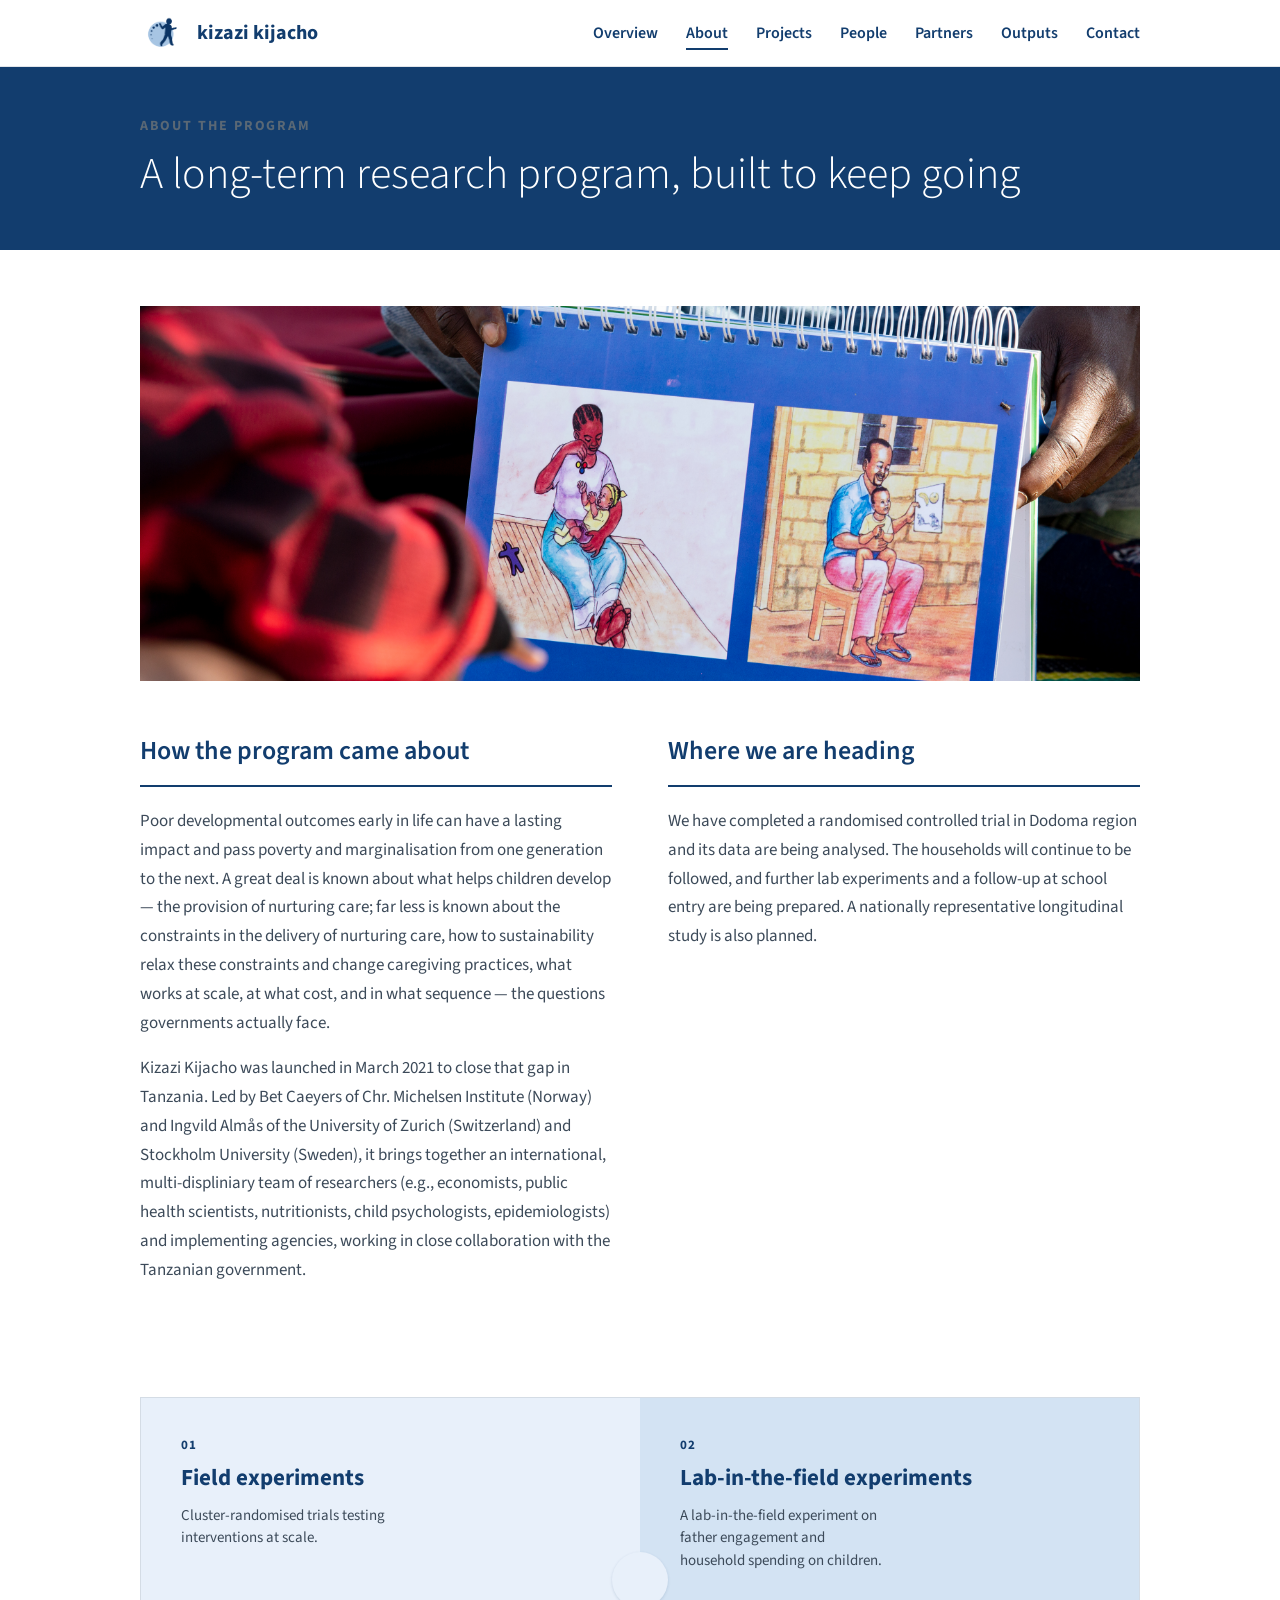
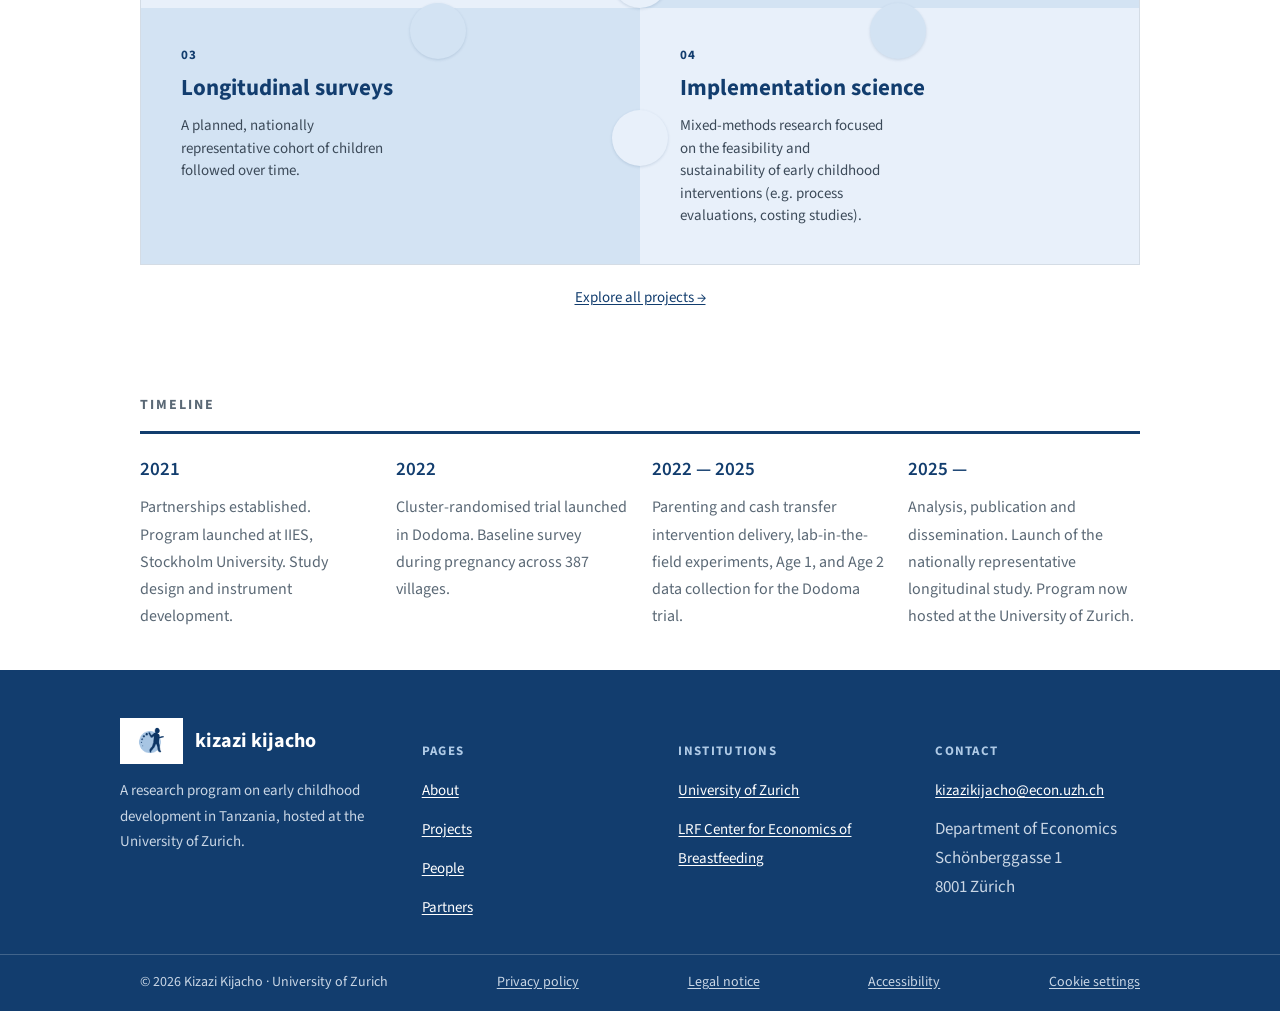
==== about.html @ cb725dc5 "Update about.html" ====
<!DOCTYPE html>
<html lang="en">
<head>
<meta charset="UTF-8">
<meta name="viewport" content="width=device-width, initial-scale=1.0">
<title>About — Kizazi Kijacho</title>
<meta name="description" content="A long-term research program, built to keep going.">
<link rel="preconnect" href="https://fonts.googleapis.com">
<link href="https://fonts.googleapis.com/css2?family=Source+Sans+3:wght@300;400;600;700&display=swap" rel="stylesheet">
<link rel="stylesheet" href="styles.css">
</head>
<body>
<a class="skip-link" href="#main">Skip to main content</a>
<header class="site-header">
  <div class="content">
    <a class="brand" href="index.html">
      <img class="brand-icon" src="assets/kizazi-icon.png" alt=""><span class="brand-wordmark">kizazi kijacho</span>
    </a>
    <nav class="main-nav" aria-label="Primary">
      <ul>
        <li><a href="index.html">Overview</a></li>
        <li><a href="about.html" aria-current="page">About</a></li>
        <li><a href="research.html">Projects</a></li>
        <li><a href="people.html">People</a></li>
        <li><a href="partners.html">Partners</a></li>
        <li><a href="outputs.html">Outputs</a></li>
        <li><a href="contact.html">Contact</a></li>
      </ul>
    </nav>
  </div>
</header>

<main id="main">

  <section class="page-banner">
    <div class="content">
      <span class="label">About the program</span>
      <h1>A long-term research program, built to keep going</h1>
    </div>
  </section>

  <section class="band-white">
    <div class="content">
      <img src="assets/photos/field/Field_Photo_4.jpg" alt="A drawing of a father and mother each holding their child" style="width:100%;aspect-ratio:16/6;object-fit:cover;object-position:center top;margin-bottom:48px;">

      <div class="two-col">
        <div>
          <h2>How the program came about</h2>
          <p>Poor developmental outcomes early in life can have a lasting impact and pass poverty and marginalisation from one generation to the next. A great deal is known about what helps children develop — the provision of nurturing care; far less is known about the constraints in the delivery of nurturing care, how to sustainability relax these constraints and change caregiving practices, what works at scale, at what cost, and in what sequence — the questions governments actually face.</p>
          <p style="margin-top:16px;margin-bottom:16px;">Kizazi Kijacho was launched in March 2021 to close that gap in Tanzania. Led by Bet Caeyers of Chr. Michelsen Institute (Norway) and Ingvild Almås of the University of Zurich (Switzerland) and Stockholm University (Sweden), it brings together an international, multi-displiniary team of researchers (e.g., economists, public health scientists, nutritionists, child psychologists, epidemiologists) and implementing agencies, working in close collaboration with the Tanzanian government.</p>
        </div>
        <div>
          <h2>Where we are heading</h2>
          <p>We have completed a randomised controlled trial in Dodoma region and its data are being analysed. The households will continue to be followed, and further lab experiments and a follow-up at school entry are being prepared. A nationally representative longitudinal study is also planned.</p>
        </div>
      </div>
    </div>
  </section>

  <section class="band-white tight">
    <div class="content">
      <div class="pillars-puzzle">
        <div class="pillars-puzzle-row">
          <a class="pillars-puzzle-tile shade-a" href="research.html?pillar=field">
            <div class="pillars-puzzle-num">01</div>
            <div class="pillars-puzzle-title">Field experiments</div>
            <div class="pillars-puzzle-desc">Cluster-randomised trials testing interventions at scale.</div>
          </a>
          <a class="pillars-puzzle-tile shade-b" href="research.html?pillar=lab">
            <div class="pillars-puzzle-num">02</div>
            <div class="pillars-puzzle-title">Lab-in-the-field experiments</div>
            <div class="pillars-puzzle-desc">A lab-in-the-field experiment on father engagement and household spending on children.</div>
          </a>
        </div>
        <div class="pillars-puzzle-row">
          <a class="pillars-puzzle-tile shade-b" href="research.html?pillar=longitudinal">
            <div class="pillars-puzzle-num">03</div>
            <div class="pillars-puzzle-title">Longitudinal surveys</div>
            <div class="pillars-puzzle-desc">A planned, nationally representative cohort of children followed over time.</div>
          </a>
          <a class="pillars-puzzle-tile shade-a" href="research.html?pillar=implementation">
            <div class="pillars-puzzle-num">04</div>
            <div class="pillars-puzzle-title">Implementation science</div>
            <div class="pillars-puzzle-desc">Mixed-methods research focused on the feasibility and sustainability of early childhood interventions (e.g. process evaluations, costing studies).</div>
          </a>
        </div>

        <!-- Interlocking tabs, alternating which tile "owns" each one -->
        <div class="pillars-puzzle-tab" style="background:#E8F0FA; top: 33%; left: calc(50% - 28px);"></div>
        <div class="pillars-puzzle-tab" style="background:#D3E3F3; top: calc(50% - 28px); left: 27%;"></div>
        <div class="pillars-puzzle-tab" style="background:#D3E3F3; top: calc(50% - 28px); left: 73%;"></div>
        <div class="pillars-puzzle-tab" style="background:#E8F0FA; top: 67%; left: calc(50% - 28px);"></div>
      </div>
      <p style="text-align:center; margin-top:20px; font-size:15px;"><a href="research.html">Explore all projects →</a></p>
    </div>
  </section>

  <section class="band-white tight">
    <div class="content">
      <span class="label">Timeline</span>
      <div class="timeline" style="margin-top:12px;">
        <div>
          <p class="year">2021</p>
          <p>Partnerships established. Program launched at IIES, Stockholm University. Study design and instrument development.</p>
        </div>
        <div>
          <p class="year">2022</p>
          <p>Cluster-randomised trial launched in Dodoma. Baseline survey during pregnancy across 387 villages. </p>
        </div>
        <div>
          <p class="year">2022 — 2025</p>
          <p>Parenting and cash transfer intervention delivery, lab-in-the-field experiments, Age 1, and Age 2 data collection for the Dodoma trial.</p>
        </div>
        <div>
          <p class="year">2025 —</p>
          <p>Analysis, publication and dissemination. Launch of the nationally representative longitudinal study. Program now hosted at the University of Zurich.</p>
        </div>
      </div>
    </div>
  </section>


</main>

<footer class="site-footer">
  <div class="content footer-main">
    <div>
      <div class="footer-brand">
                <div style="display:flex; align-items:center; gap:12px;">
          <div class="footer-logo-plate">
            <img class="brand-icon" src="assets/kizazi-icon.png" alt="">
          </div>
          <span class="brand-wordmark">kizazi kijacho</span>
        </div>
        <p class="footer-brand-text">A research program on early childhood development in Tanzania, hosted at the University of Zurich.</p>
      </div>
    </div>
    <div class="footer-col">
      <h5>Pages</h5>
      <ul>
        <li><a href="about.html">About</a></li>
        <li><a href="research.html">Projects</a></li>
        <li><a href="people.html">People</a></li>
        <li><a href="partners.html">Partners</a></li>
      </ul>
    </div>
    <div class="footer-col">
      <h5>Institutions</h5>
      <ul>
        <li><a href="https://www.econ.uzh.ch/en.html" target="_blank" rel="noopener">University of Zurich</a></li>
        <li><a href="https://lrfc.uzh.ch/en/index.html" target="_blank" rel="noopener">LRF Center for Economics of Breastfeeding</a></li>
      </ul>
    </div>
    <div class="footer-col">
      <h5>Contact</h5>
      <ul>
        <li><a href="mailto:kizazikijacho@econ.uzh.ch">kizazikijacho@econ.uzh.ch</a></li>
        <li style="color:#C9D6E5;">Department of Economics<br>Schönberggasse 1<br>8001 Zürich</li>
      </ul>
    </div>
  </div>
      <div class="footer-bottom">
    <div class="content">
      <span>© 2026 Kizazi Kijacho · University of Zurich</span>
      <a href="legal.html#privacy-policy">Privacy policy</a>
      <a href="legal.html#legal-notice">Legal notice</a>
      <a href="legal.html#accessibility">Accessibility</a>
      <a href="legal.html#cookie-settings">Cookie settings</a>
    </div>
  </div>
</footer>

</body>
</html>
---- styles.css ----
/* ==========================================================================
   Kizazi Kijacho — shared stylesheet
   Design system per site mockup: one typeface (Source Sans), four
   background bands (white / pale blue / warm grey / navy), square corners
   throughout, colour drawn from the KK logo.
   ========================================================================== */

:root {
  /* Colour */
  --navy: #123D6E;
  --light-blue: #AFCAE6;
  --pale-band: #EAF1F8;
  --body-text: #3C4A59;
  --secondary-text: #5A6875;
  --warm-grey: #F5F6F7;
  --dashed-bg: #F7FAFD;
  --dashed-border: #AFCAE6;
  --divider: #E1E5EA;
  --card-border: #D8DDE3;
  --uzh-blue: #0028A5;
  --white: #FFFFFF;

  /* Layout */
  --content-width: 1040px;
  --page-pad: 20px;
}

* { box-sizing: border-box; }

html {
  scroll-behavior: smooth;
}

@media (prefers-reduced-motion: reduce) {
  html { scroll-behavior: auto; }
  * { animation-duration: 0.001ms !important; animation-iteration-count: 1 !important; transition-duration: 0.001ms !important; }
}

body {
  margin: 0;
  font-family: "Source Sans 3", "Source Sans Pro", -apple-system, BlinkMacSystemFont, sans-serif;
  color: var(--body-text);
  background: var(--white);
  font-size: 17px;
  line-height: 1.7;
  font-weight: 400;
}

h1, h2, h3, h4, p, ul, ol, dl, figure { margin: 0; }

a {
  color: var(--navy);
  text-decoration: underline;
  text-underline-offset: 2px;
}
a:hover { color: var(--uzh-blue); }

img { max-width: 100%; display: block; }

.content {
  max-width: var(--content-width);
  margin: 0 auto;
  padding: 0 var(--page-pad);
}

/* Skip link (accessibility) */
.skip-link {
  position: absolute;
  left: -9999px;
  top: 0;
  background: var(--navy);
  color: var(--white);
  padding: 12px 20px;
  z-index: 1000;
  text-decoration: none;
}
.skip-link:focus {
  left: 0;
}

/* Visible keyboard focus everywhere */
a:focus-visible,
button:focus-visible,
[tabindex]:focus-visible {
  outline: 3px solid var(--uzh-blue);
  outline-offset: 2px;
}

/* ---------- Host strip + header ---------- */
.host-strip {
  background: var(--uzh-blue);
  color: var(--white);
  font-size: 14px;
  font-weight: 700;
  text-transform: uppercase;
  letter-spacing: 0.08em;
  padding: 8px var(--page-pad);
  text-align: center;
}

.site-header {
  border-bottom: 1px solid var(--divider);
  background: var(--white);
}
.site-header .content {
  display: flex;
  align-items: center;
  justify-content: space-between;
  gap: 24px;
  padding-top: 16px;
  padding-bottom: 16px;
  flex-wrap: wrap;
}

.brand {
  display: flex;
  align-items: center;
  gap: 12px;
  text-decoration: none;
  color: var(--navy);
}
.brand-mark {
  width: 40px;
  height: 40px;
  flex-shrink: 0;
}
.brand-text {
  display: flex;
  flex-direction: column;
  line-height: 1.2;
}
.brand-name {
  font-size: 19px;
  font-weight: 600;
  color: var(--navy);
}
.brand-tagline {
  font-size: 12px;
  color: var(--secondary-text);
}
.brand-logo {
  height: 40px;
  width: auto;
  display: block;
}
.brand-icon {
  height: 34px;
  width: auto;
  display: block;
}
.brand-wordmark {
  font-size: 20px;
  font-weight: 700;
  color: var(--navy);
  white-space: nowrap;
}
.footer-brand .brand-wordmark { color: var(--white); }

.main-nav ul {
  list-style: none;
  display: flex;
  gap: 28px;
  padding: 0;
  flex-wrap: wrap;
}
.main-nav a {
  font-size: 16px;
  font-weight: 600;
  color: var(--navy);
  text-decoration: none;
  padding-bottom: 4px;
  border-bottom: 2px solid transparent;
}
.main-nav a:hover { border-bottom-color: var(--light-blue); }
.main-nav a[aria-current="page"] {
  border-bottom-color: var(--navy);
}

/* ---------- Bands ---------- */
.band-white { background: var(--white); }
.band-pale { background: var(--pale-band); }
.band-grey { background: var(--warm-grey); }
.band-navy { background: var(--navy); color: var(--white); }

section {
  padding: 56px 0;
}
section.tight { padding: 40px 0; }
section.wide { padding: 76px 0; }

/* ---------- Small label / eyebrow ---------- */
.label {
  font-size: 14px;
  font-weight: 700;
  text-transform: uppercase;
  letter-spacing: 0.14em;
  color: var(--secondary-text);
}
.band-navy .label,
.hero .label { color: var(--light-blue); }

/* ---------- Hero (Overview) ---------- */
.hero {
  background:
    linear-gradient(rgba(18,61,110,0.35), rgba(18,61,110,0.35)),
    url('assets/photos/field/Field_Photo_3.jpg') center/cover no-repeat;
  color: var(--white);
  padding: 64px 0 0;
}
.hero-inner {
  display: flex;
  flex-direction: column;
  gap: 24px;
  padding-bottom: 56px;
}
.hero-logo-plate {
  background: var(--white);
  display: inline-flex;
  align-items: center;
  gap: 10px;
  padding: 14px 18px;
  width: fit-content;
}
.hero-logo-plate img { height: 40px; width: auto; }
.hero h1 {
  font-size: 56px;
  font-weight: 300;
  line-height: 1.15;
  max-width: 24ch;
}
.hero p.lede {
  font-size: 20px;
  font-weight: 400;
  max-width: 70ch;
  color: #E7EEF7;
}
.hero-actions {
  display: flex;
  gap: 16px;
  flex-wrap: wrap;
}

/* Shallow banner used on inner pages */
.page-banner {
  background: var(--navy);
  color: var(--white);
  padding: 48px 0;
}
.page-banner h1 {
  font-size: 44px;
  font-weight: 300;
  line-height: 1.2;
}
.page-banner .label { margin-bottom: 10px; display: block; }

/* Pale intro band under a page banner, or standalone page title */
.page-intro {
  background: var(--pale-band);
  padding: 48px 0;
}
.page-intro .intro-grid {
  display: grid;
  grid-template-columns: 1.2fr 1fr;
  gap: 40px;
  align-items: start;
}
.page-intro h1 {
  font-size: 46px;
  font-weight: 300;
  color: var(--navy);
  margin-bottom: 8px;
}
.page-intro p { font-size: 17px; }

/* ---------- Buttons ---------- */
.btn {
  display: inline-block;
  padding: 14px 24px;
  font-size: 16px;
  font-weight: 600;
  text-decoration: none;
  border: 2px solid transparent;
  cursor: pointer;
}
.btn-primary {
  background: var(--white);
  color: var(--navy);
}
.btn-primary:hover { background: var(--light-blue); color: var(--navy); }
.btn-outline {
  background: transparent;
  color: var(--white);
  border-color: var(--white);
}
.btn-outline:hover { background: rgba(255,255,255,0.12); }
.btn-navy {
  background: var(--navy);
  color: var(--white);
}
.btn-navy:hover { background: #0d2c50; }
.btn-outline-navy {
  background: transparent;
  color: var(--navy);
  border-color: var(--navy);
}
.btn-outline-navy:hover { background: var(--pale-band); }

/* ---------- Two-column text layout ---------- */
.two-col {
  display: grid;
  grid-template-columns: 1fr 1fr;
  gap: 56px;
}
.two-col h2 {
  font-size: 26px;
  font-weight: 600;
  color: var(--navy);
  border-bottom: 2px solid var(--navy);
  padding-bottom: 12px;
  margin-bottom: 20px;
}

/* ---------- Three / four column layout ---------- */
.grid-3 {
  display: grid;
  grid-template-columns: repeat(3, 1fr);
  gap: 24px;
}
.grid-4 {
  display: grid;
  grid-template-columns: repeat(4, 1fr);
  gap: 24px;
}
.grid-5 {
  display: grid;
  grid-template-columns: repeat(5, 1fr);
  gap: 20px;
}

.study-card {
  border-top: 3px solid var(--navy);
  padding-top: 16px;
}
.study-card h3 {
  font-size: 20px;
  font-weight: 600;
  color: var(--navy);
  margin-bottom: 10px;
}
.study-card p { font-size: 16px; color: var(--secondary-text); }

/* ---------- Featured study (image + text) ---------- */
.featured {
  display: grid;
  grid-template-columns: 1fr 1fr;
  gap: 40px;
  align-items: center;
}
.chip-row { display: flex; gap: 8px; margin-bottom: 14px; }
.featured h3 {
  font-size: 24px;
  font-weight: 600;
  color: var(--navy);
  margin-bottom: 12px;
}

/* ---------- Status chips ---------- */
.chip {
  display: inline-block;
  font-size: 12px;
  font-weight: 700;
  text-transform: uppercase;
  letter-spacing: 0.06em;
  padding: 3px 9px;
}
.chip-analysis { background: var(--navy); color: var(--white); }
.chip-planned { background: var(--pale-band); color: var(--navy); border: 1px solid var(--light-blue); }
.chip-complete { background: var(--white); color: var(--navy); border: 1px solid var(--navy); }

/* ---------- Placeholder photo block ---------- */
.photo-placeholder {
  background: var(--dashed-bg);
  border: 1px dashed var(--dashed-border);
  color: var(--secondary-text);
  display: flex;
  flex-direction: column;
  align-items: center;
  justify-content: center;
  gap: 6px;
  text-align: center;
  font-size: 14px;
  padding: 24px;
  min-height: 220px;
}
.photo-placeholder svg { width: 28px; height: 28px; opacity: 0.6; }
.photo-placeholder .ph-caption { font-weight: 600; color: var(--body-text); }
.photo-placeholder.portrait {
  border-radius: 50%;
  min-height: 0;
  width: 160px;
  height: 160px;
  margin: 0 auto;
  object-fit: cover;
  display: block;
}
.portrait-photo {
  width: 160px;
  height: 160px;
  border-radius: 50%;
  object-fit: cover;
  display: block;
  margin: 0 auto;
  padding: 0;
  border: none;
  background: none;
}
.photo-placeholder.wide { min-height: 320px; }
.photo-placeholder.small { min-height: 140px; }

/* ---------- Video block ---------- */
.video-block {
  background: var(--navy);
  color: var(--white);
  min-height: 320px;
  display: flex;
  flex-direction: column;
  align-items: center;
  justify-content: center;
  gap: 10px;
  text-align: center;
}
.video-block .play {
  width: 56px;
  height: 56px;
  border: 2px solid var(--white);
  border-radius: 50%;
  display: flex;
  align-items: center;
  justify-content: center;
}
.video-note {
  font-size: 14px;
  color: var(--secondary-text);
  margin-top: 10px;
}

/* ---------- Timeline ---------- */
.timeline {
  border-top: 3px solid var(--navy);
  display: grid;
  grid-template-columns: repeat(4, 1fr);
  gap: 24px;
  padding-top: 20px;
}
.timeline .year {
  font-size: 19px;
  font-weight: 600;
  color: var(--navy);
  margin-bottom: 8px;
}
.timeline p { font-size: 16px; color: var(--secondary-text); }

/* ---------- Research: collapsible study rows ---------- */
.study-group { margin-bottom: 48px; }
.study-group-title {
  font-size: 26px;
  font-weight: 600;
  color: var(--navy);
}
.study-group-sub {
  font-size: 16px;
  color: var(--secondary-text);
  margin-bottom: 4px;
}
.study-group-rule {
  border: none;
  border-top: 2px solid var(--navy);
  margin: 12px 0 0;
}
.study-row {
  border-bottom: 1px solid var(--divider);
  padding: 20px 0;
}
.study-row-layout {
  display: grid;
  grid-template-columns: 1fr 280px;
  gap: 32px;
}
.study-row summary {
  list-style: none;
  cursor: pointer;
  display: flex;
  align-items: baseline;
  gap: 10px;
  font-size: 20px;
  font-weight: 600;
  color: var(--navy);
}
.study-row summary::-webkit-details-marker { display: none; }
.study-row summary::after {
  content: "+";
  margin-left: auto;
  font-weight: 400;
  font-size: 22px;
  color: var(--secondary-text);
}
.study-row[open] summary::after { content: "–"; }
.study-body {
  display: grid;
  grid-template-columns: 1fr 280px;
  gap: 32px;
  margin-top: 14px;
}
.study-facts {
  border-left: 2px solid var(--light-blue);
  padding-left: 20px;
  font-size: 15px;
}
.study-facts dt {
  font-size: 13px;
  font-weight: 700;
  text-transform: uppercase;
  letter-spacing: 0.08em;
  color: var(--secondary-text);
  margin-top: 12px;
}
.study-facts dt:first-child { margin-top: 0; }
.study-facts dd { margin: 2px 0 0; }

/* ---------- People ---------- */
.leader-row {
  display: grid;
  grid-template-columns: 160px 1fr;
  gap: 32px;
  padding: 28px 0;
  border-bottom: 1px solid var(--divider);
  align-items: center;
}
.leader-row h3 { font-size: 21px; font-weight: 600; color: var(--navy); }
.leader-role { font-size: 15px; color: var(--secondary-text); margin: 4px 0 10px; }
.leader-bio { font-style: italic; color: var(--secondary-text); margin-bottom: 10px; }

.collab-grid {
  display: grid;
  grid-template-columns: 1fr 1fr;
  gap: 20px 40px;
}
.collab-cell {
  border-bottom: 1px solid var(--divider);
  padding-bottom: 16px;
}
.collab-cell summary {
  list-style: none;
  cursor: pointer;
  display: grid;
  grid-template-columns: 64px 1fr auto;
  gap: 14px;
  align-items: center;
}
.collab-cell summary::-webkit-details-marker { display: none; }
.collab-cell .ph-mini {
  width: 64px; height: 64px; border-radius: 50%;
  object-fit: cover; object-position: center 20%; display: block;
}
.collab-cell h4 { font-size: 17px; font-weight: 600; color: var(--navy); }
.collab-cell .inst { font-size: 14px; color: var(--secondary-text); }
.collab-cell summary::after { content: "+"; font-size: 18px; color: var(--secondary-text); }
.collab-cell[open] summary::after { content: "–"; }
.collab-body { padding: 12px 0 0 78px; font-size: 15px; }
.collab-links a { margin-right: 14px; font-size: 14px; }
.add-cell {
  background: var(--dashed-bg);
  border: 1px dashed var(--dashed-border);
  padding: 16px;
  font-size: 15px;
  color: var(--secondary-text);
  display: flex;
  align-items: center;
}
.add-cell a { font-weight: 700; }

/* ---------- Partners ---------- */
.partner-card {
  border: 1px solid var(--card-border);
  padding: 16px;
  text-align: left;
}
.partner-card .logo-slot {
  background: var(--dashed-bg);
  border: 1px dashed var(--dashed-border);
  min-height: 72px;
  display: flex;
  align-items: center;
  justify-content: center;
  font-size: 13px;
  color: var(--secondary-text);
  margin-bottom: 12px;
}
.partner-card .logo-img {
  background: var(--white);
  border: 1px solid var(--card-border);
  min-height: 96px;
  display: flex;
  align-items: center;
  justify-content: center;
  margin-bottom: 12px;
  padding: 14px;
}
.partner-card .logo-img img {
  max-height: 72px;
  max-width: 100%;
  width: auto;
  object-fit: contain;
}
.partner-card.logo-only h4 { font-size: 15px; }
.partner-card h4 { font-size: 17px; font-weight: 600; color: var(--navy); }
.partner-card p { font-size: 14px; color: var(--secondary-text); margin-top: 4px; }

.past-partner {
  padding: 14px 0;
  border-bottom: 1px solid var(--divider);
}
.past-partner .name { font-weight: 600; color: var(--navy); }
.past-partner .role { font-size: 14px; color: var(--secondary-text); }

/* ---------- Outputs ---------- */
.output-row {
  display: grid;
  grid-template-columns: 1fr auto;
  gap: 24px;
  padding: 20px 0;
  border-bottom: 1px solid var(--divider);
  align-items: start;
}
.output-row h3 { font-size: 19px; font-weight: 600; color: var(--body-text); }
.output-row .meta { font-size: 15px; color: var(--secondary-text); margin-top: 4px; }
.output-links a { margin-left: 16px; font-size: 15px; font-weight: 600; white-space: nowrap; }
.output-links a:first-child { margin-left: 0; }
.output-group-title {
  font-size: 26px;
  font-weight: 600;
  color: var(--navy);
  border-bottom: 2px solid var(--navy);
  padding-bottom: 10px;
  margin-bottom: 4px;
}

/* ---------- Add-item tile ---------- */
.add-tile {
  background: var(--dashed-bg);
  border: 1px dashed var(--dashed-border);
  padding: 18px;
  font-size: 15px;
  color: var(--secondary-text);
}
.add-tile a { font-weight: 700; }

/* ---------- Legal page ---------- */
.legal-block { margin-bottom: 48px; }
.legal-block h2 {
  font-size: 26px;
  font-weight: 600;
  color: var(--navy);
  border-bottom: 2px solid var(--navy);
  padding-bottom: 10px;
  margin-bottom: 24px;
}
.legal-two-col {
  display: grid;
  grid-template-columns: 1fr 1fr;
  gap: 32px 56px;
}
.legal-two-col h4 {
  font-size: 18px;
  font-weight: 600;
  color: var(--navy);
  margin-bottom: 6px;
}
.legal-note {
  background: var(--pale-band);
  padding: 20px 24px;
  font-size: 16px;
  margin-top: 24px;
}

/* ---------- Footer ---------- */
.site-footer {
  background: var(--navy);
  color: var(--white);
  margin-top: 0;
}
.footer-main {
  padding: 48px 0 32px;
  display: grid;
  grid-template-columns: 1.2fr 1fr 1fr 1fr;
  gap: 32px;
}
.footer-brand {
  display: flex;
  flex-direction: column;
  gap: 14px;
  align-items: flex-start;
}
.footer-logo-plate {
  background: var(--white);
  display: inline-flex;
  padding: 8px 12px;
}
.footer-logo-plate img { height: 30px; width: auto; display: block; }
.footer-brand-text { font-size: 15px; color: #C9D6E5; margin: 0; }
.footer-col h5 {
  font-size: 13px;
  font-weight: 700;
  text-transform: uppercase;
  letter-spacing: 0.1em;
  color: var(--light-blue);
  margin-bottom: 14px;
}
.footer-col ul { list-style: none; padding: 0; display: flex; flex-direction: column; gap: 10px; }
.footer-col a {
  overflow-wrap: break-word;
  color: var(--white);
  font-size: 15px;
  text-decoration: underline;
}
.footer-legal-row {
  border-top: 1px solid rgba(255,255,255,0.2);
  padding: 16px var(--page-pad);
}
.footer-legal-row .content {
  display: flex;
  gap: 20px;
  flex-wrap: wrap;
}
.footer-legal-row a { color: var(--white); font-size: 14px; }
.footer-bottom {
  border-top: 1px solid rgba(255,255,255,0.2);
  padding: 16px var(--page-pad);
  font-size: 14px;
  color: #C9D6E5;
}
.footer-bottom a { color: #C9D6E5; }
.footer-bottom .content {
  display: flex;
  justify-content: space-between;
  flex-wrap: wrap;
  gap: 8px;
}

/* ---------- Responsive ---------- */
@media (max-width: 900px) {
  .two-col,
  .featured,
  .page-intro .intro-grid,
  .study-row-layout,
  .study-body,
  .leader-row,
  .collab-grid { grid-template-columns: 1fr; }
  .grid-3, .grid-4, .grid-5 { grid-template-columns: repeat(2, 1fr); }
  .timeline { grid-template-columns: repeat(2, 1fr); }
  .footer-main { grid-template-columns: 1fr 1fr; }
  .footer-main > div:first-child { grid-column: 1 / -1; }
  .hero h1 { font-size: 40px; }
  .page-intro h1, .page-banner h1 { font-size: 32px; }
  .main-nav ul { gap: 16px; }
  .collab-cell summary { grid-template-columns: 48px 1fr auto; }
  .collab-body { padding-left: 62px; }
  .leader-row { grid-template-columns: 100px 1fr; }
  .portrait-photo { width: 100px; height: 100px; }
  .collab-cell .ph-mini { width: 48px; height: 48px; }
}
@media (max-width: 560px) {
  .grid-3, .grid-4, .grid-5 { grid-template-columns: 1fr; }
  .timeline { grid-template-columns: 1fr; }
  .footer-main { grid-template-columns: 1fr; }
  .main-nav ul { gap: 12px 16px; }
  .hero h1 { font-size: 32px; }
}

/* ---------- Projects page: pillar tabs ---------- */
.pillar-grid {
  display: flex;
  gap: 16px;
  margin-bottom: 4px;
}
.pillar-card {
  flex: 1;
  border: 1px solid var(--card-border);
  border-top: 4px solid var(--card-border);
  padding: 20px;
  text-align: left;
  background: var(--white);
  cursor: pointer;
  font-family: inherit;
  display: block;
}
.pillar-card:hover { background: var(--warm-grey); }
.pillar-card.is-active {
  border-top-color: var(--navy);
  background: var(--pale-band);
}
.pillar-card-num { font-size: 28px; font-weight: 300; color: var(--navy); }
.pillar-card-title { font-size: 15px; font-weight: 600; color: var(--navy); margin-top: 4px; }
.pillar-card-count { font-size: 12px; color: var(--secondary-text); margin-top: 4px; text-transform: uppercase; letter-spacing: 0.05em; }

.expand-panel {
  border: 1px solid var(--card-border);
  border-top: 4px solid var(--navy);
  background: var(--pale-band);
  padding: 28px;
  margin-top: 16px;
}
.expand-panel-label { font-size: 12px; font-weight: 700; text-transform: uppercase; letter-spacing: 0.08em; color: var(--secondary-text); margin-bottom: 6px; }
.expand-panel h3 { font-size: 22px; font-weight: 600; color: var(--navy); margin-bottom: 6px; }
.expand-panel-desc { font-size: 15px; color: var(--secondary-text); margin-bottom: 20px; }

.pillar-panel-content { display: none; }
.pillar-panel-content.is-visible { display: block; }

.pillar-item { padding: 16px 0; border-bottom: 1px solid var(--divider); }
.pillar-item:last-child { border-bottom: none; padding-bottom: 0; }
.pillar-item-head { display: flex; align-items: baseline; gap: 10px; margin-bottom: 6px; flex-wrap: wrap; }
.pillar-item-title { font-size: 17px; font-weight: 600; color: var(--navy); }
.pillar-item p { font-size: 15px; color: var(--body-text); margin-top: 6px; }
.pillar-item-facts {
  display: grid;
  grid-template-columns: repeat(4, 1fr);
  gap: 4px 20px;
  font-size: 13px;
  margin-top: 12px;
}
.pillar-item-facts dt {
  font-weight: 700;
  text-transform: uppercase;
  letter-spacing: 0.06em;
  color: var(--secondary-text);
  font-size: 11px;
}
.pillar-item-facts dd { margin: 0 0 6px; }
.pillar-item-link { font-size: 14px; font-weight: 600; margin-top: 10px; }

@media (max-width: 900px) {
  .pillar-grid { flex-wrap: wrap; }
  .pillar-card { flex: 1 1 45%; }
  .pillar-item-facts { grid-template-columns: repeat(2, 1fr); }
}
@media (max-width: 560px) {
  .pillar-card { flex: 1 1 100%; }
}

/* ---------- About page: pillars puzzle diagram ---------- */
.pillars-puzzle {
  position: relative;
  border: 1px solid rgba(18,61,110,0.18);
}
.pillars-puzzle-row {
  display: flex;
}
.pillars-puzzle-tile {
  flex: 1;
  padding: 36px 40px;
  text-decoration: none;
  display: block;
  position: relative;
}
.pillars-puzzle-tile.shade-a { background: #E8F0FA; }
.pillars-puzzle-tile.shade-b { background: #D3E3F3; }
.pillars-puzzle-tile:hover { filter: brightness(0.96); }

.pillars-puzzle-num {
  font-size: 13px;
  font-weight: 700;
  letter-spacing: 0.08em;
  color: var(--navy);
}
.pillars-puzzle-title {
  font-size: 23px;
  font-weight: 700;
  color: var(--navy);
  margin-top: 8px;
  line-height: 1.25;
  text-decoration: underline;
  text-decoration-color: transparent;
}
.pillars-puzzle-tile:hover .pillars-puzzle-title { text-decoration-color: var(--navy); }
.pillars-puzzle-desc {
  font-size: 15px;
  color: var(--body-text);
  margin-top: 12px;
  line-height: 1.5;
  max-width: 30ch;
}

/* Interlocking tabs — each circle is colored to match the tile it "belongs"
   to, and overlaps the boundary into its neighbour, reading as a puzzle knob */
.pillars-puzzle-tab {
  position: absolute;
  width: 56px;
  height: 56px;
  border-radius: 50%;
  box-shadow: 0 1px 3px rgba(18,61,110,0.15);
  pointer-events: none;
  z-index: 2;
}
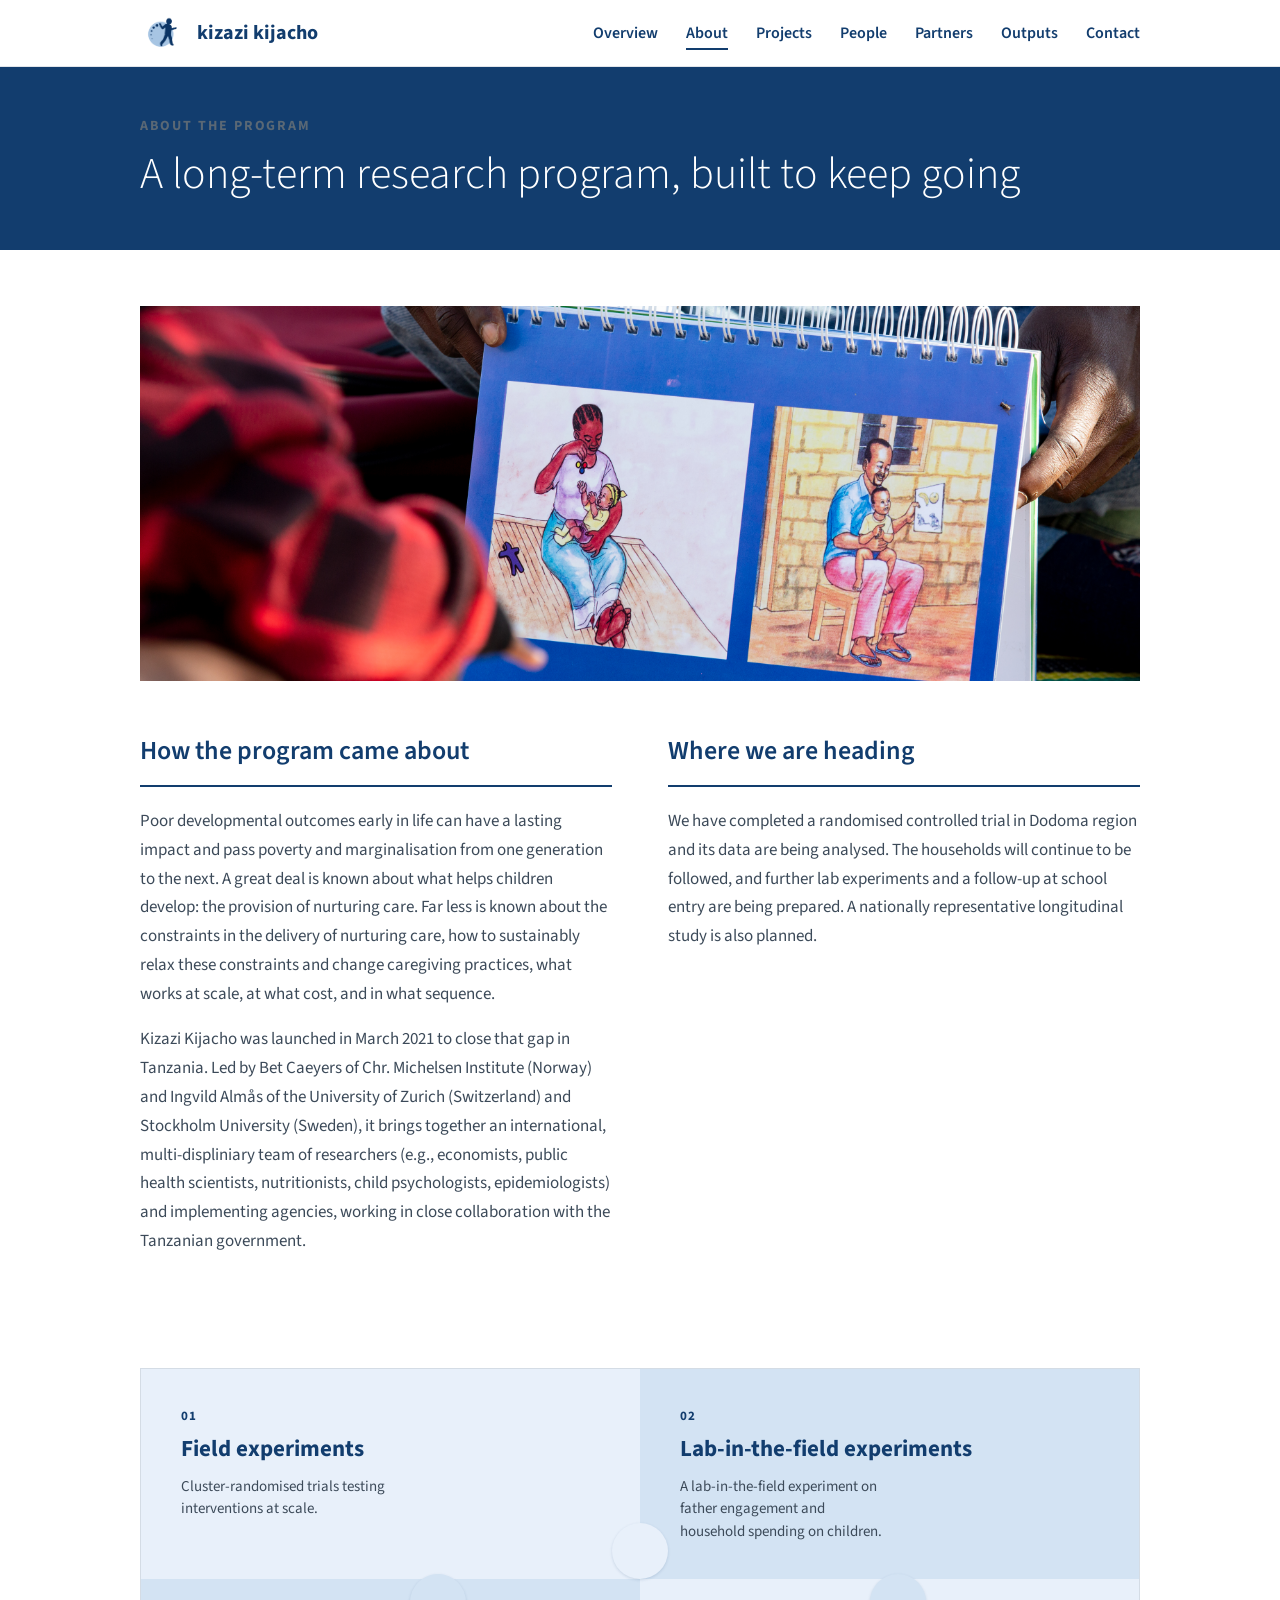
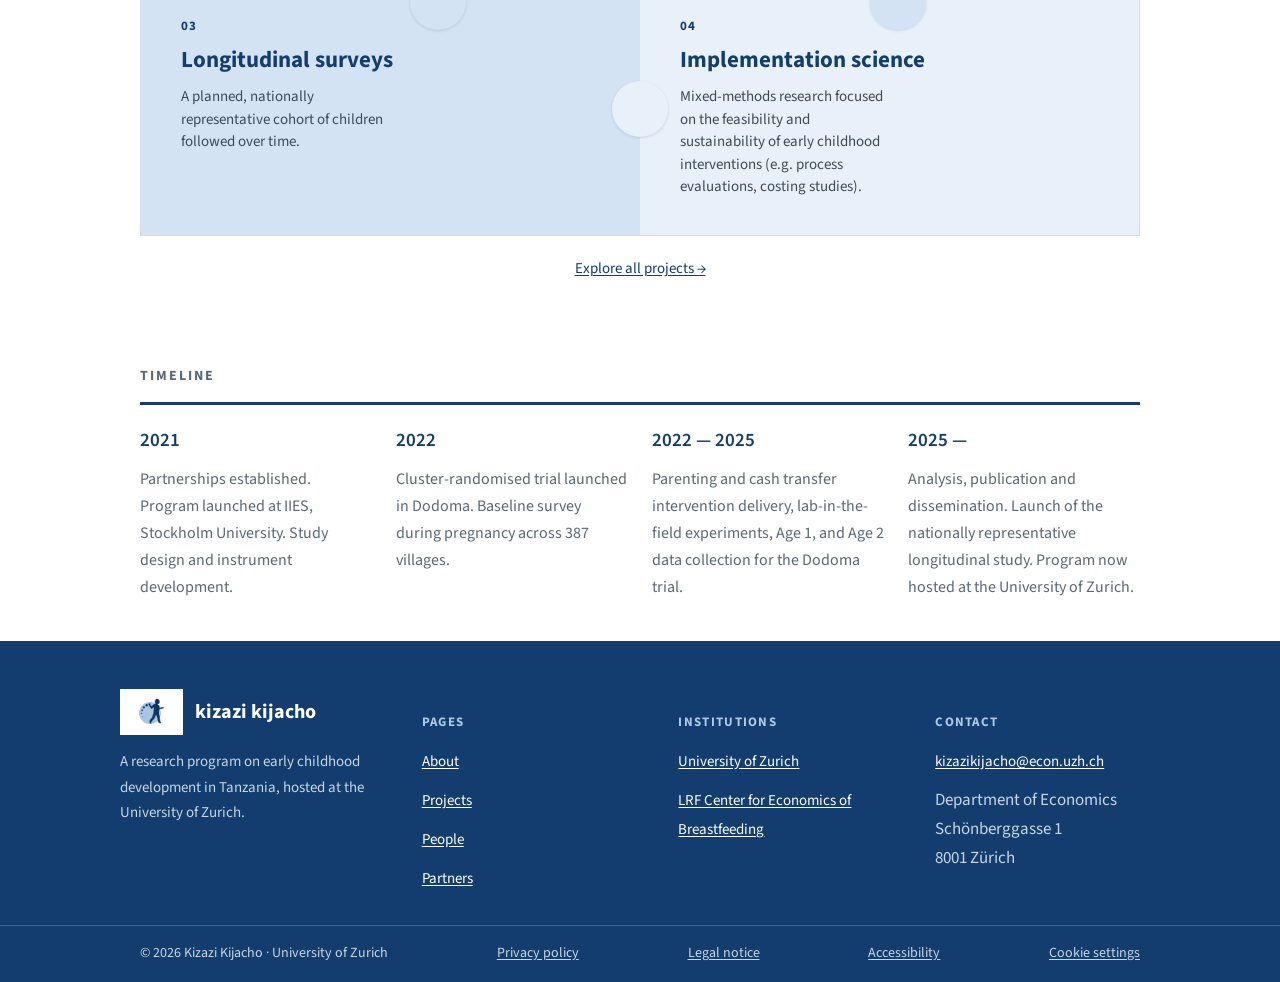
==== commit b1094995: "Update about.html" ====
--- a/about.html
+++ b/about.html
@@ -46,7 +46,7 @@
       <div class="two-col">
         <div>
           <h2>How the program came about</h2>
-          <p>Poor developmental outcomes early in life can have a lasting impact and pass poverty and marginalisation from one generation to the next. A great deal is known about what helps children develop — the provision of nurturing care; far less is known about the constraints in the delivery of nurturing care, how to sustainability relax these constraints and change caregiving practices, what works at scale, at what cost, and in what sequence — the questions governments actually face.</p>
+          <p>Poor developmental outcomes early in life can have a lasting impact and pass poverty and marginalisation from one generation to the next. A great deal is known about what helps children develop: the provision of nurturing care. Far less is known about the constraints in the delivery of nurturing care, how to sustainably relax these constraints and change caregiving practices, what works at scale, at what cost, and in what sequence.</p>
           <p style="margin-top:16px;margin-bottom:16px;">Kizazi Kijacho was launched in March 2021 to close that gap in Tanzania. Led by Bet Caeyers of Chr. Michelsen Institute (Norway) and Ingvild Almås of the University of Zurich (Switzerland) and Stockholm University (Sweden), it brings together an international, multi-displiniary team of researchers (e.g., economists, public health scientists, nutritionists, child psychologists, epidemiologists) and implementing agencies, working in close collaboration with the Tanzanian government.</p>
         </div>
         <div>
--- a/styles.css
+++ b/styles.css
@@ -226,7 +226,7 @@
   font-size: 56px;
   font-weight: 300;
   line-height: 1.15;
-  max-width: 24ch;
+  max-width: 36ch;
 }
 .hero p.lede {
   font-size: 20px;
@@ -817,8 +817,20 @@
 .pillar-panel-content { display: none; }
 .pillar-panel-content.is-visible { display: block; }
 
-.pillar-item { padding: 16px 0; border-bottom: 1px solid var(--divider); }
-.pillar-item:last-child { border-bottom: none; padding-bottom: 0; }
+.pillar-item {
+  background: var(--white);
+  border: 1px solid var(--card-border);
+  border-top: 3px solid var(--navy);
+  padding: 24px 28px;
+  margin-bottom: 20px;
+}
+.pillar-item:last-child { margin-bottom: 0; }
+.pillar-item-subtitle {
+  font-size: 13px;
+  color: var(--secondary-text);
+  font-weight: 600;
+  margin-top: 2px;
+}
 .pillar-item-head { display: flex; align-items: baseline; gap: 10px; margin-bottom: 6px; flex-wrap: wrap; }
 .pillar-item-title { font-size: 17px; font-weight: 600; color: var(--navy); }
 .pillar-item p { font-size: 15px; color: var(--body-text); margin-top: 6px; }
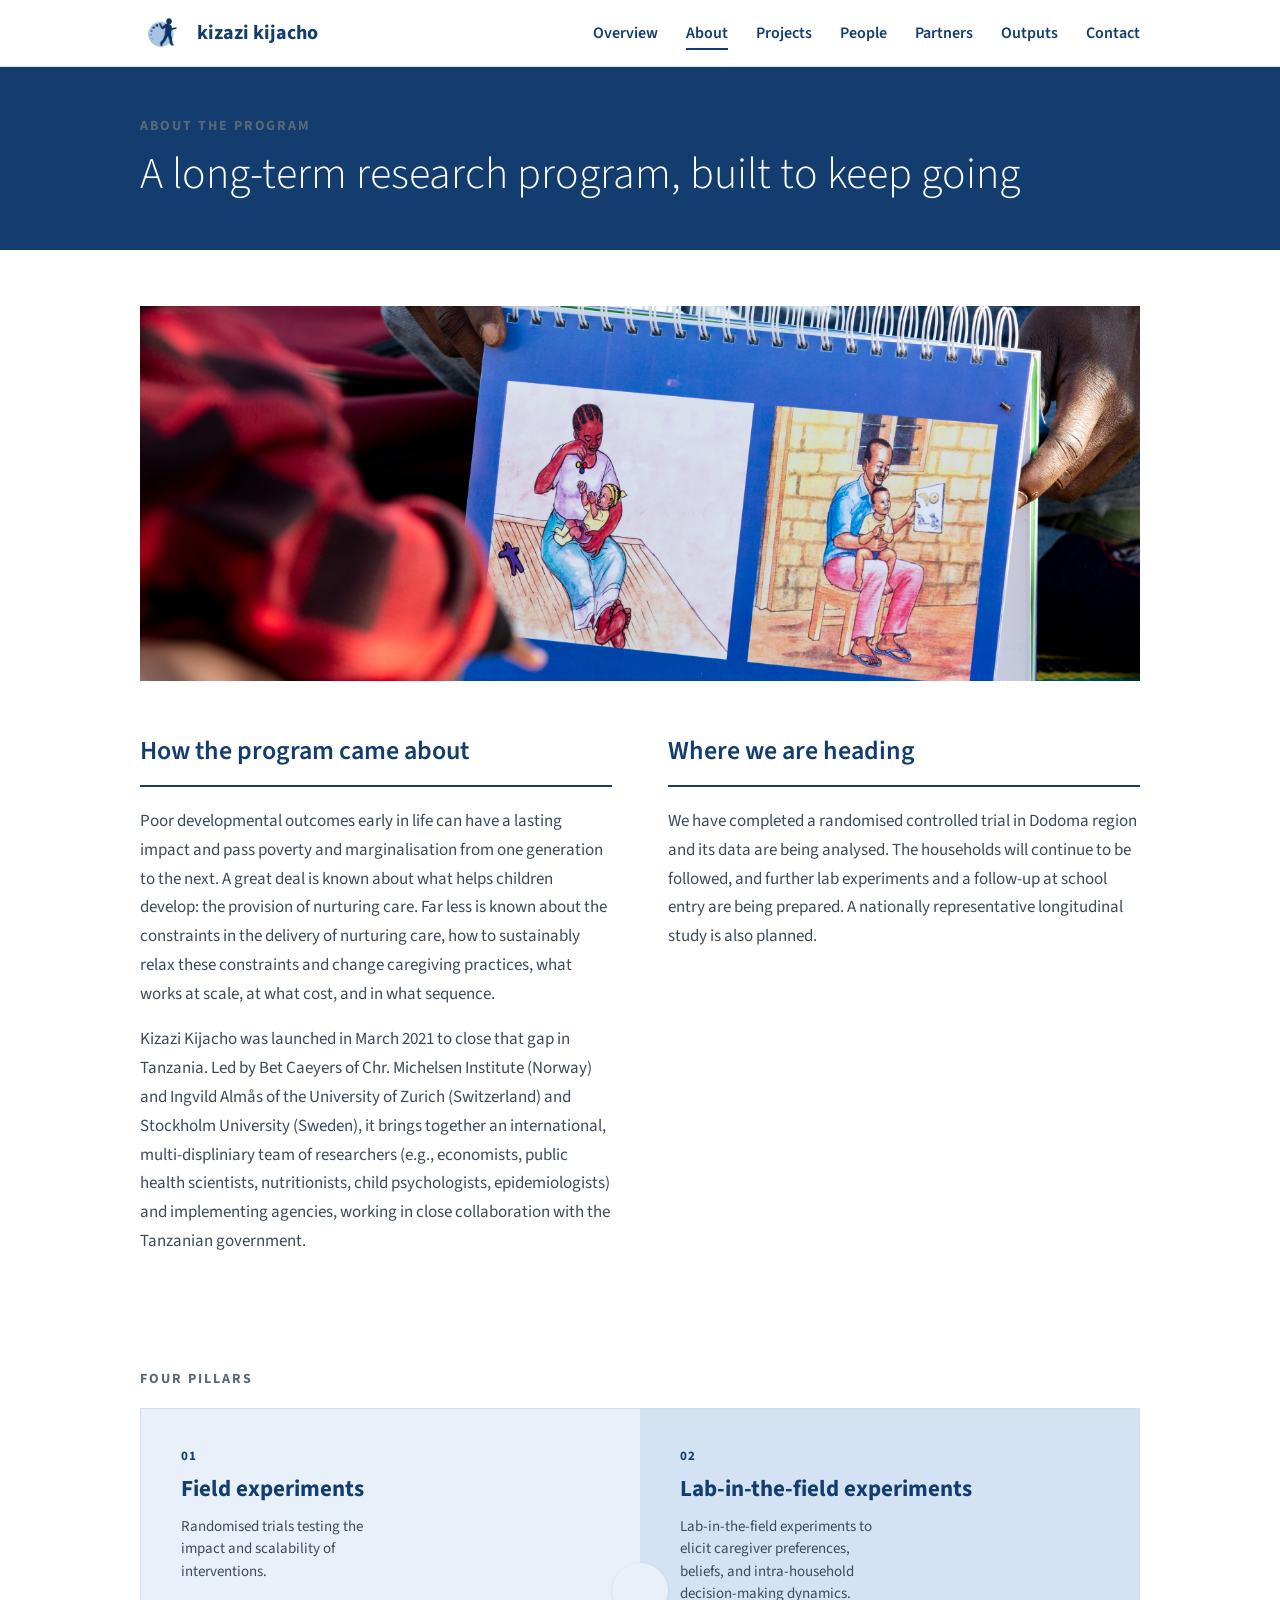
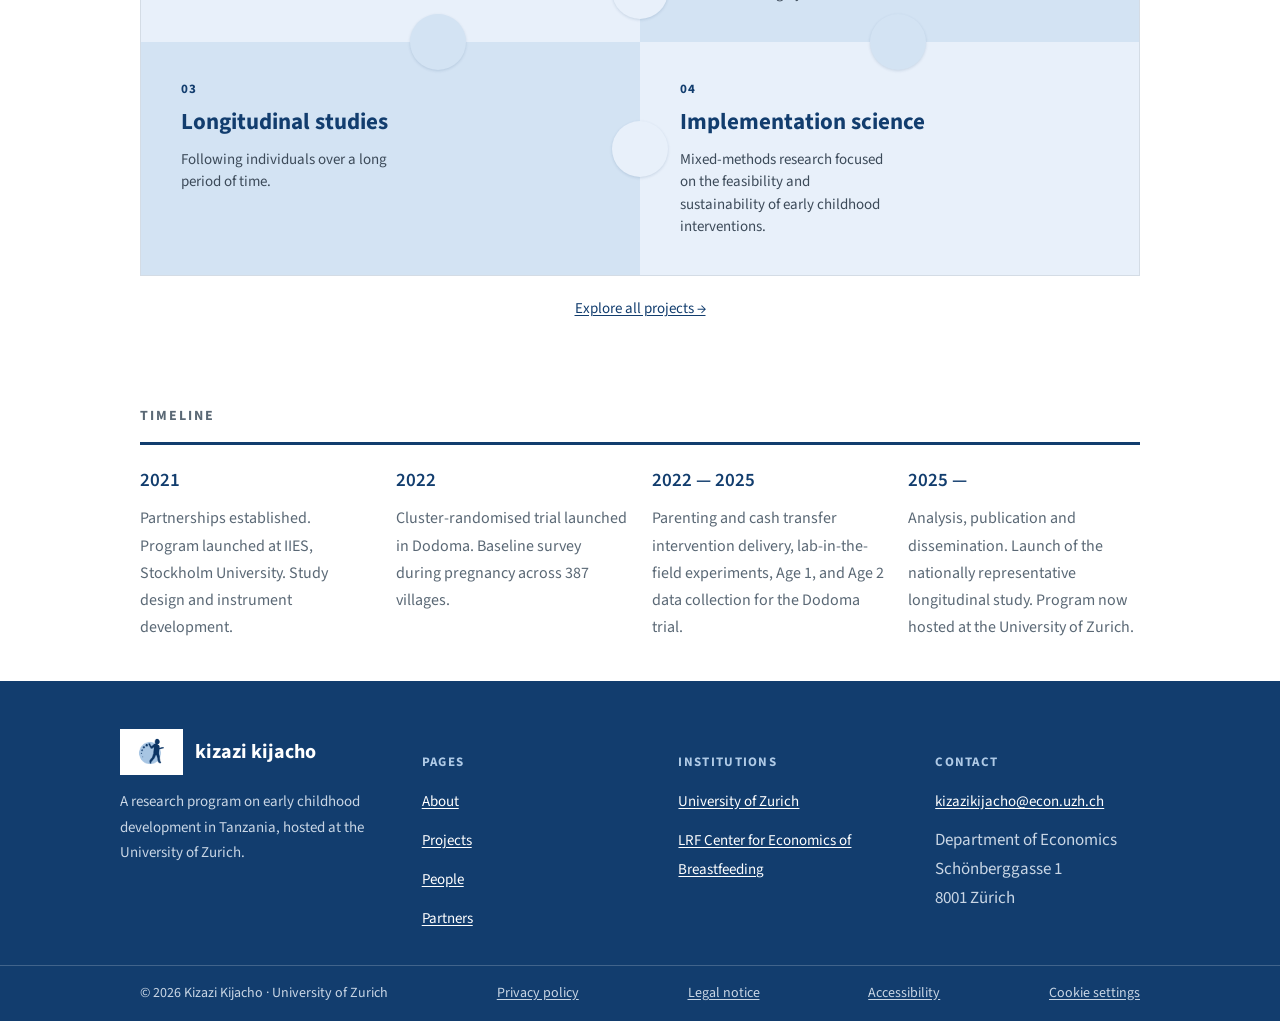
==== commit 1f11c91c: "Add files via upload" ====
--- a/about.html
+++ b/about.html
@@ -59,29 +59,30 @@
 
   <section class="band-white tight">
     <div class="content">
+      <span class="label" style="display:block; margin-bottom:16px;">Four pillars</span>
       <div class="pillars-puzzle">
         <div class="pillars-puzzle-row">
           <a class="pillars-puzzle-tile shade-a" href="research.html?pillar=field">
             <div class="pillars-puzzle-num">01</div>
             <div class="pillars-puzzle-title">Field experiments</div>
-            <div class="pillars-puzzle-desc">Cluster-randomised trials testing interventions at scale.</div>
+            <div class="pillars-puzzle-desc">Randomised trials testing the impact and scalability of interventions.</div>
           </a>
           <a class="pillars-puzzle-tile shade-b" href="research.html?pillar=lab">
             <div class="pillars-puzzle-num">02</div>
             <div class="pillars-puzzle-title">Lab-in-the-field experiments</div>
-            <div class="pillars-puzzle-desc">A lab-in-the-field experiment on father engagement and household spending on children.</div>
+            <div class="pillars-puzzle-desc">Lab-in-the-field experiments to elicit caregiver preferences, beliefs, and intra-household decision-making dynamics.</div>
           </a>
         </div>
         <div class="pillars-puzzle-row">
           <a class="pillars-puzzle-tile shade-b" href="research.html?pillar=longitudinal">
             <div class="pillars-puzzle-num">03</div>
-            <div class="pillars-puzzle-title">Longitudinal surveys</div>
-            <div class="pillars-puzzle-desc">A planned, nationally representative cohort of children followed over time.</div>
+            <div class="pillars-puzzle-title">Longitudinal studies</div>
+            <div class="pillars-puzzle-desc">Following individuals over a long period of time.</div>
           </a>
           <a class="pillars-puzzle-tile shade-a" href="research.html?pillar=implementation">
             <div class="pillars-puzzle-num">04</div>
             <div class="pillars-puzzle-title">Implementation science</div>
-            <div class="pillars-puzzle-desc">Mixed-methods research focused on the feasibility and sustainability of early childhood interventions (e.g. process evaluations, costing studies).</div>
+            <div class="pillars-puzzle-desc">Mixed-methods research focused on the feasibility and sustainability of early childhood interventions.</div>
           </a>
         </div>
 
--- a/styles.css
+++ b/styles.css
@@ -598,16 +598,15 @@
 }
 .partner-card .logo-img {
   background: var(--white);
-  border: 1px solid var(--card-border);
-  min-height: 96px;
+  min-height: 112px;
   display: flex;
   align-items: center;
   justify-content: center;
   margin-bottom: 12px;
-  padding: 14px;
+  padding: 16px;
 }
 .partner-card .logo-img img {
-  max-height: 72px;
+  max-height: 88px;
   max-width: 100%;
   width: auto;
   object-fit: contain;
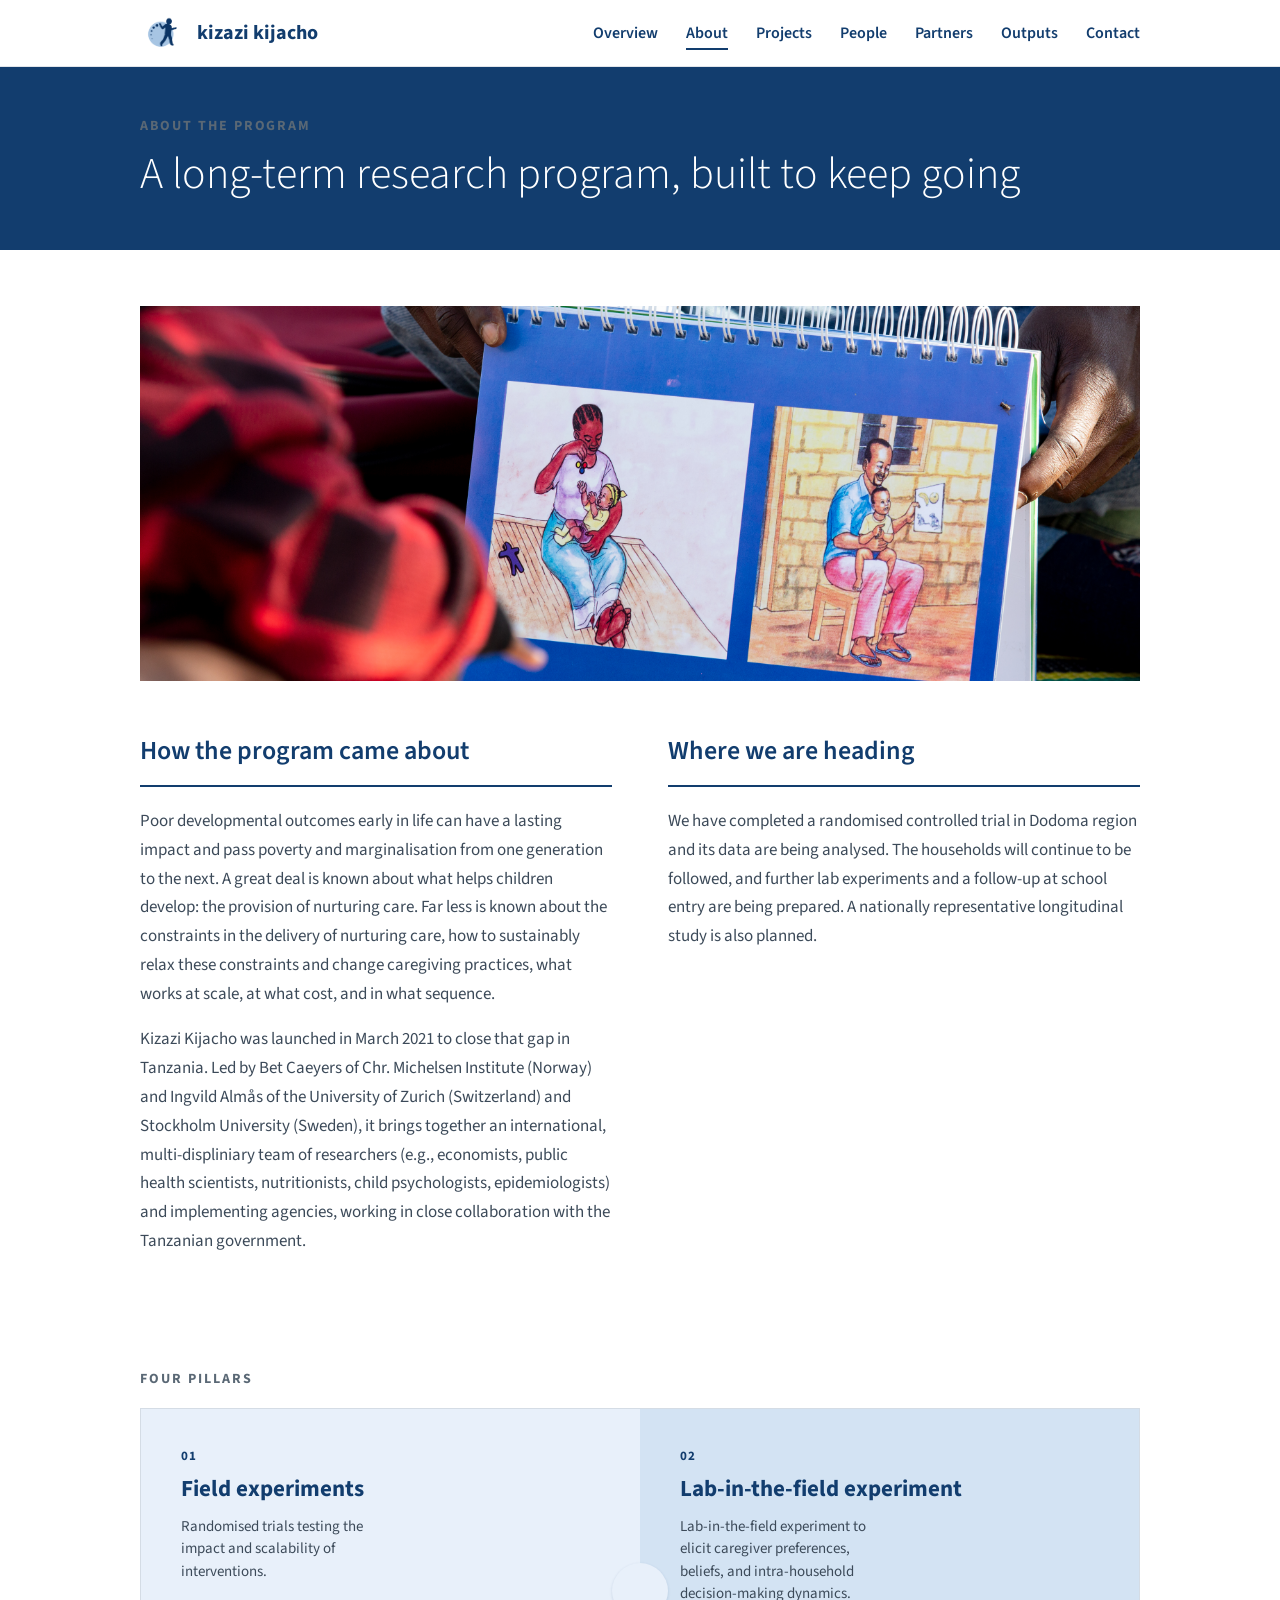
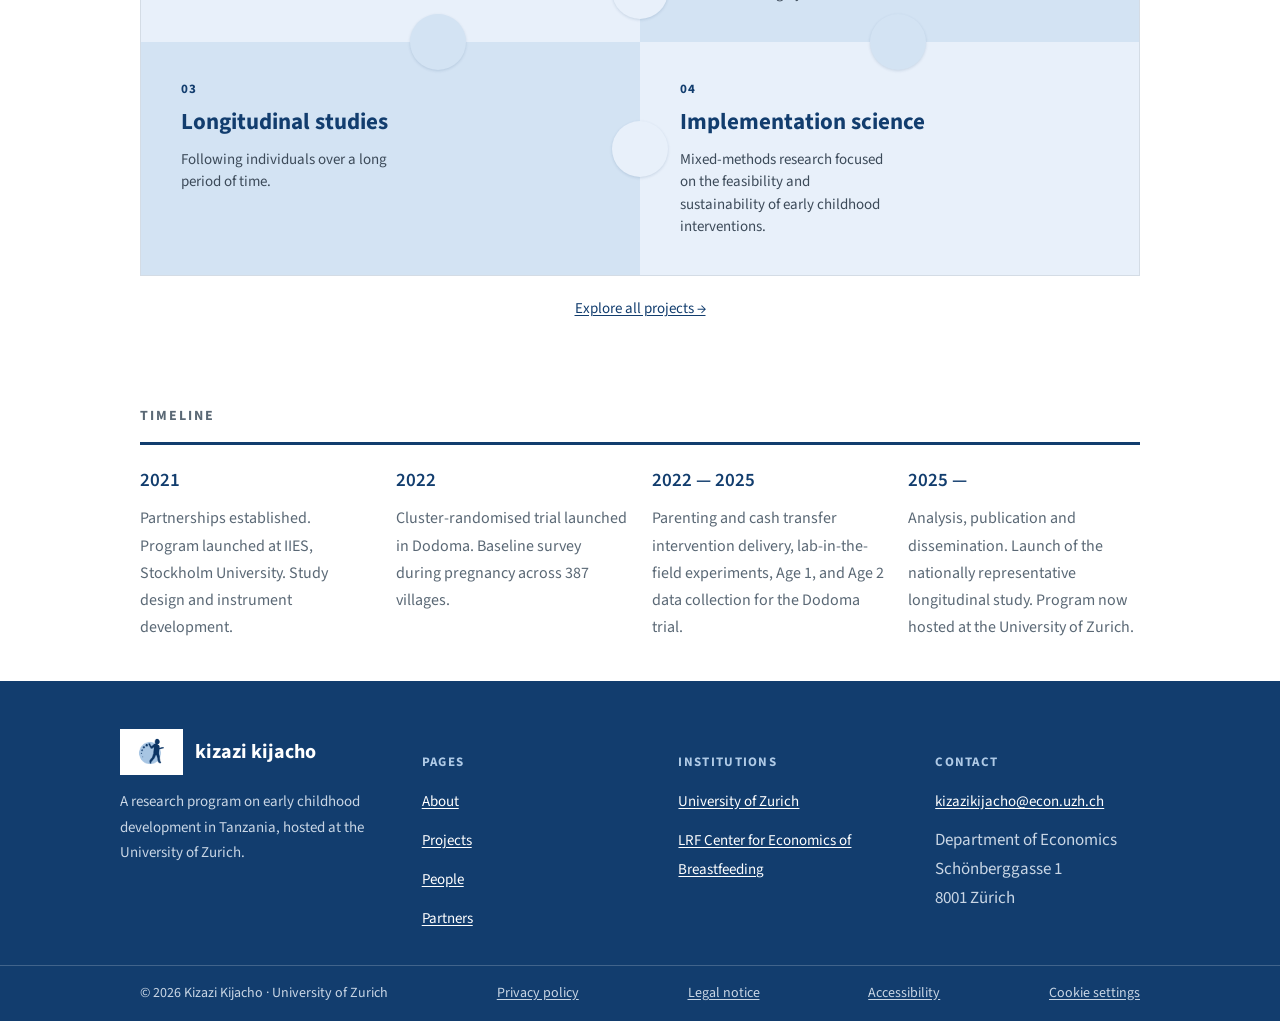
==== commit 8af51087: "Update about.html" ====
--- a/about.html
+++ b/about.html
@@ -69,8 +69,8 @@
           </a>
           <a class="pillars-puzzle-tile shade-b" href="research.html?pillar=lab">
             <div class="pillars-puzzle-num">02</div>
-            <div class="pillars-puzzle-title">Lab-in-the-field experiments</div>
-            <div class="pillars-puzzle-desc">Lab-in-the-field experiments to elicit caregiver preferences, beliefs, and intra-household decision-making dynamics.</div>
+            <div class="pillars-puzzle-title">Lab-in-the-field experiment</div>
+            <div class="pillars-puzzle-desc">Lab-in-the-field experiment to elicit caregiver preferences, beliefs, and intra-household decision-making dynamics.</div>
           </a>
         </div>
         <div class="pillars-puzzle-row">
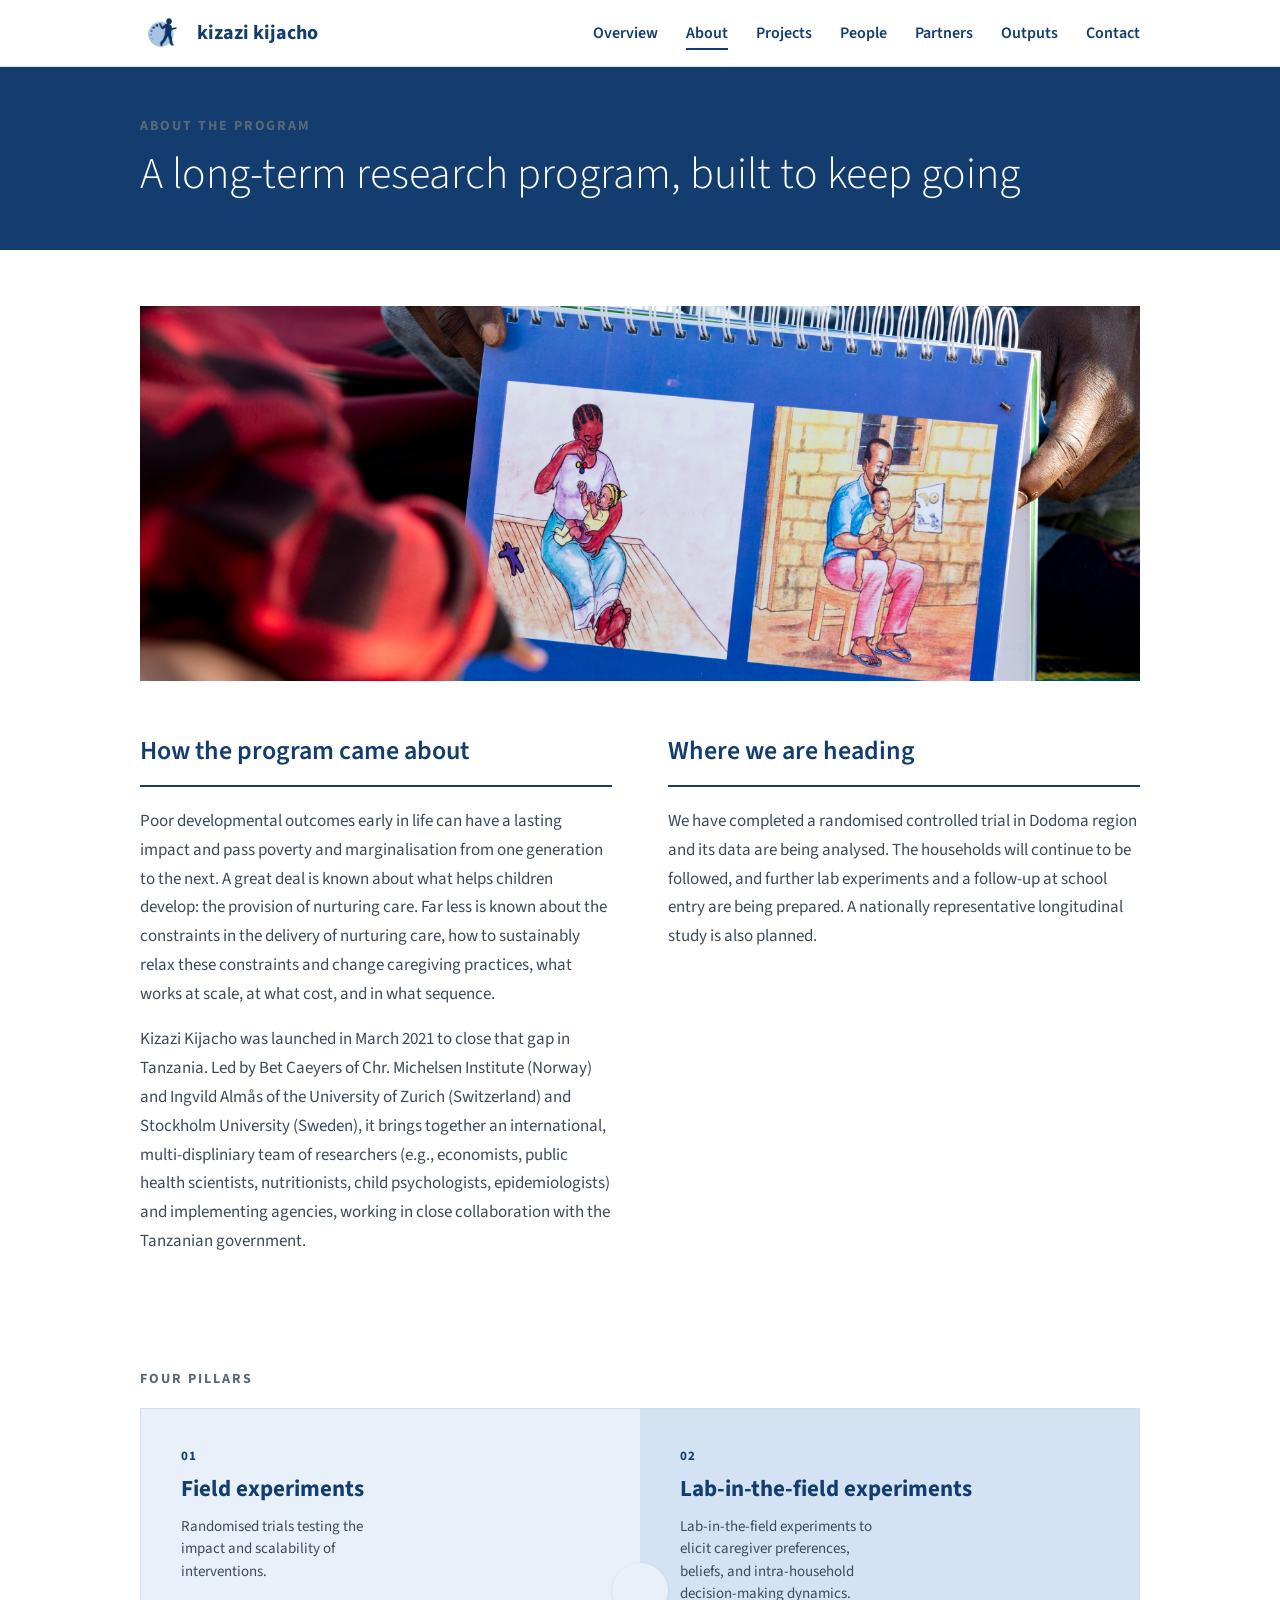
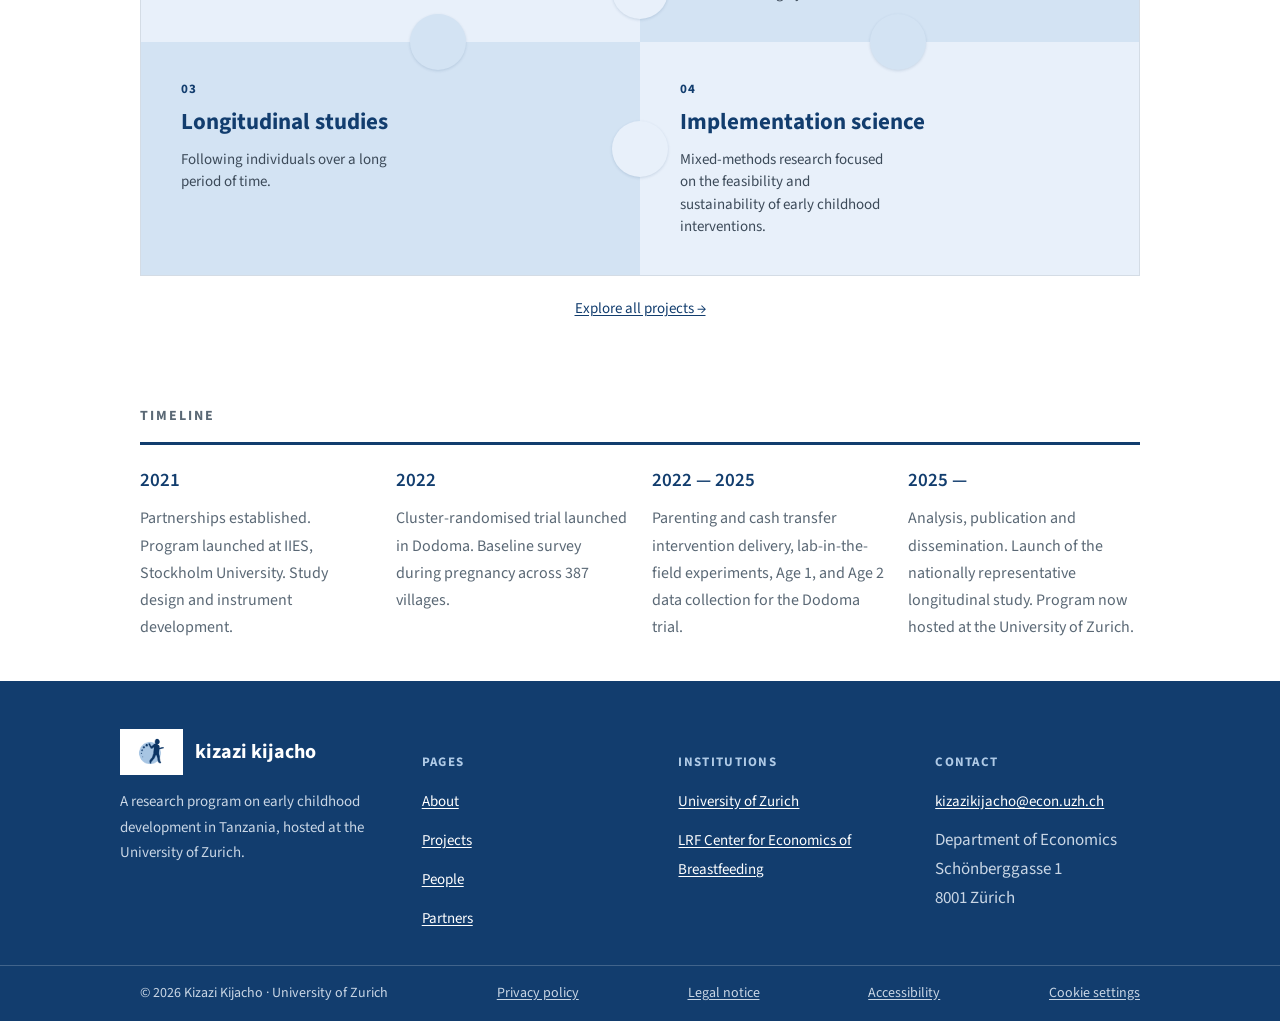
==== commit 68fa6c1a: "Add files via upload" ====
--- a/about.html
+++ b/about.html
@@ -69,8 +69,8 @@
           </a>
           <a class="pillars-puzzle-tile shade-b" href="research.html?pillar=lab">
             <div class="pillars-puzzle-num">02</div>
-            <div class="pillars-puzzle-title">Lab-in-the-field experiment</div>
-            <div class="pillars-puzzle-desc">Lab-in-the-field experiment to elicit caregiver preferences, beliefs, and intra-household decision-making dynamics.</div>
+            <div class="pillars-puzzle-title">Lab-in-the-field experiments</div>
+            <div class="pillars-puzzle-desc">Lab-in-the-field experiments to elicit caregiver preferences, beliefs, and intra-household decision-making dynamics.</div>
           </a>
         </div>
         <div class="pillars-puzzle-row">
--- a/styles.css
+++ b/styles.css
@@ -913,3 +913,14 @@
   pointer-events: none;
   z-index: 2;
 }
+
+@media (max-width: 700px) {
+  .pillars-puzzle-row { flex-direction: column; }
+  .pillars-puzzle-tile { flex: none; padding: 28px 24px; }
+  .pillars-puzzle-tab { display: none; }
+  /* Re-alternate colors for the stacked order, since the desktop checkerboard
+     pattern puts tiles 2 and 3 on the same shade (they're diagonal opposites
+     in the 2x2 grid) — swap row 2's shades so the stacked list reads A,B,A,B */
+  .pillars-puzzle-row:nth-of-type(2) .pillars-puzzle-tile.shade-b { background: #E8F0FA; }
+  .pillars-puzzle-row:nth-of-type(2) .pillars-puzzle-tile.shade-a { background: #D3E3F3; }
+}
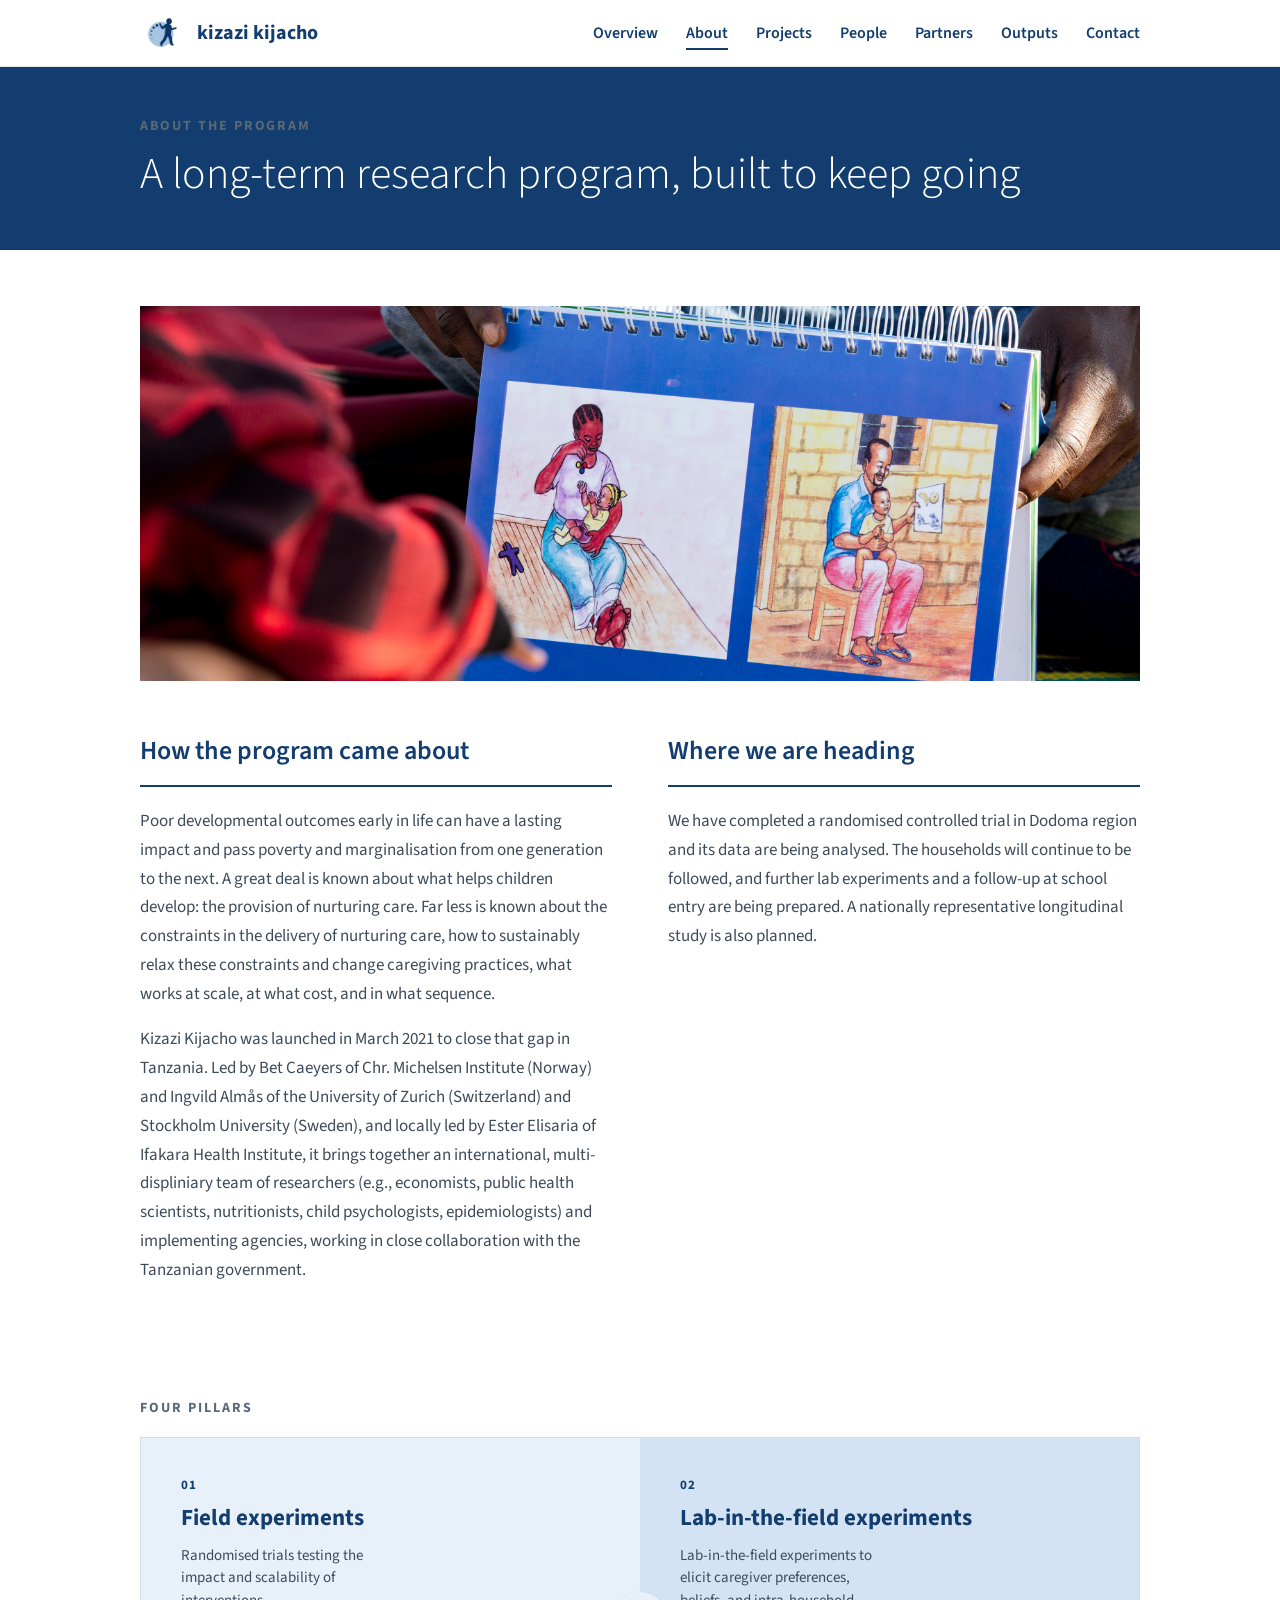
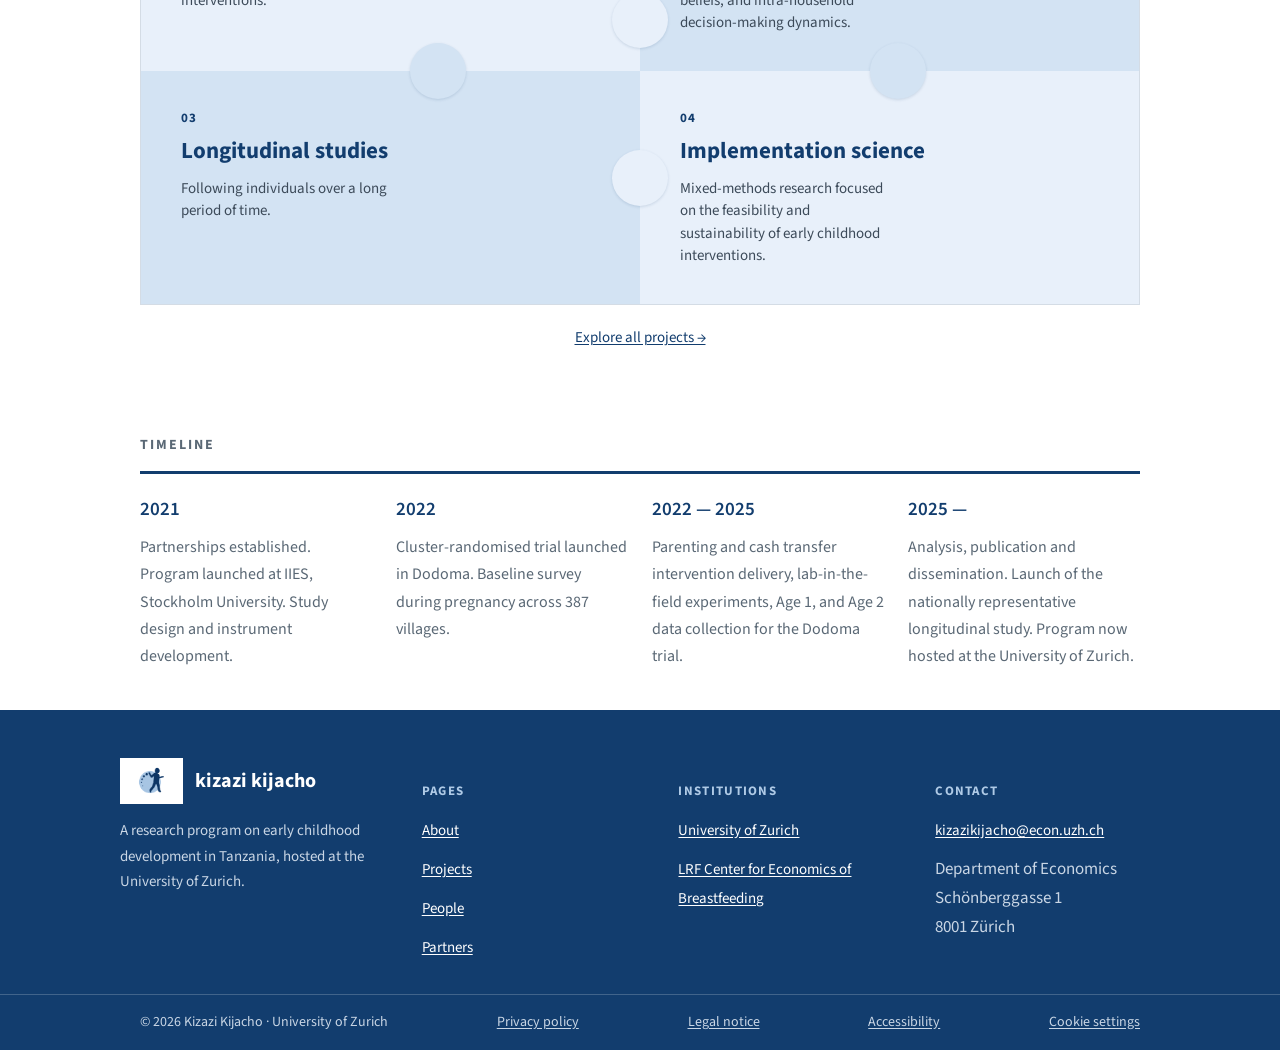
==== commit d64c5515: "Add files via upload" ====
--- a/about.html
+++ b/about.html
@@ -47,7 +47,7 @@
         <div>
           <h2>How the program came about</h2>
           <p>Poor developmental outcomes early in life can have a lasting impact and pass poverty and marginalisation from one generation to the next. A great deal is known about what helps children develop: the provision of nurturing care. Far less is known about the constraints in the delivery of nurturing care, how to sustainably relax these constraints and change caregiving practices, what works at scale, at what cost, and in what sequence.</p>
-          <p style="margin-top:16px;margin-bottom:16px;">Kizazi Kijacho was launched in March 2021 to close that gap in Tanzania. Led by Bet Caeyers of Chr. Michelsen Institute (Norway) and Ingvild Almås of the University of Zurich (Switzerland) and Stockholm University (Sweden), it brings together an international, multi-displiniary team of researchers (e.g., economists, public health scientists, nutritionists, child psychologists, epidemiologists) and implementing agencies, working in close collaboration with the Tanzanian government.</p>
+          <p style="margin-top:16px;margin-bottom:16px;">Kizazi Kijacho was launched in March 2021 to close that gap in Tanzania. Led by Bet Caeyers of Chr. Michelsen Institute (Norway) and Ingvild Almås of the University of Zurich (Switzerland) and Stockholm University (Sweden), and locally led by Ester Elisaria of Ifakara Health Institute, it brings together an international, multi-displiniary team of researchers (e.g., economists, public health scientists, nutritionists, child psychologists, epidemiologists) and implementing agencies, working in close collaboration with the Tanzanian government.</p>
         </div>
         <div>
           <h2>Where we are heading</h2>
